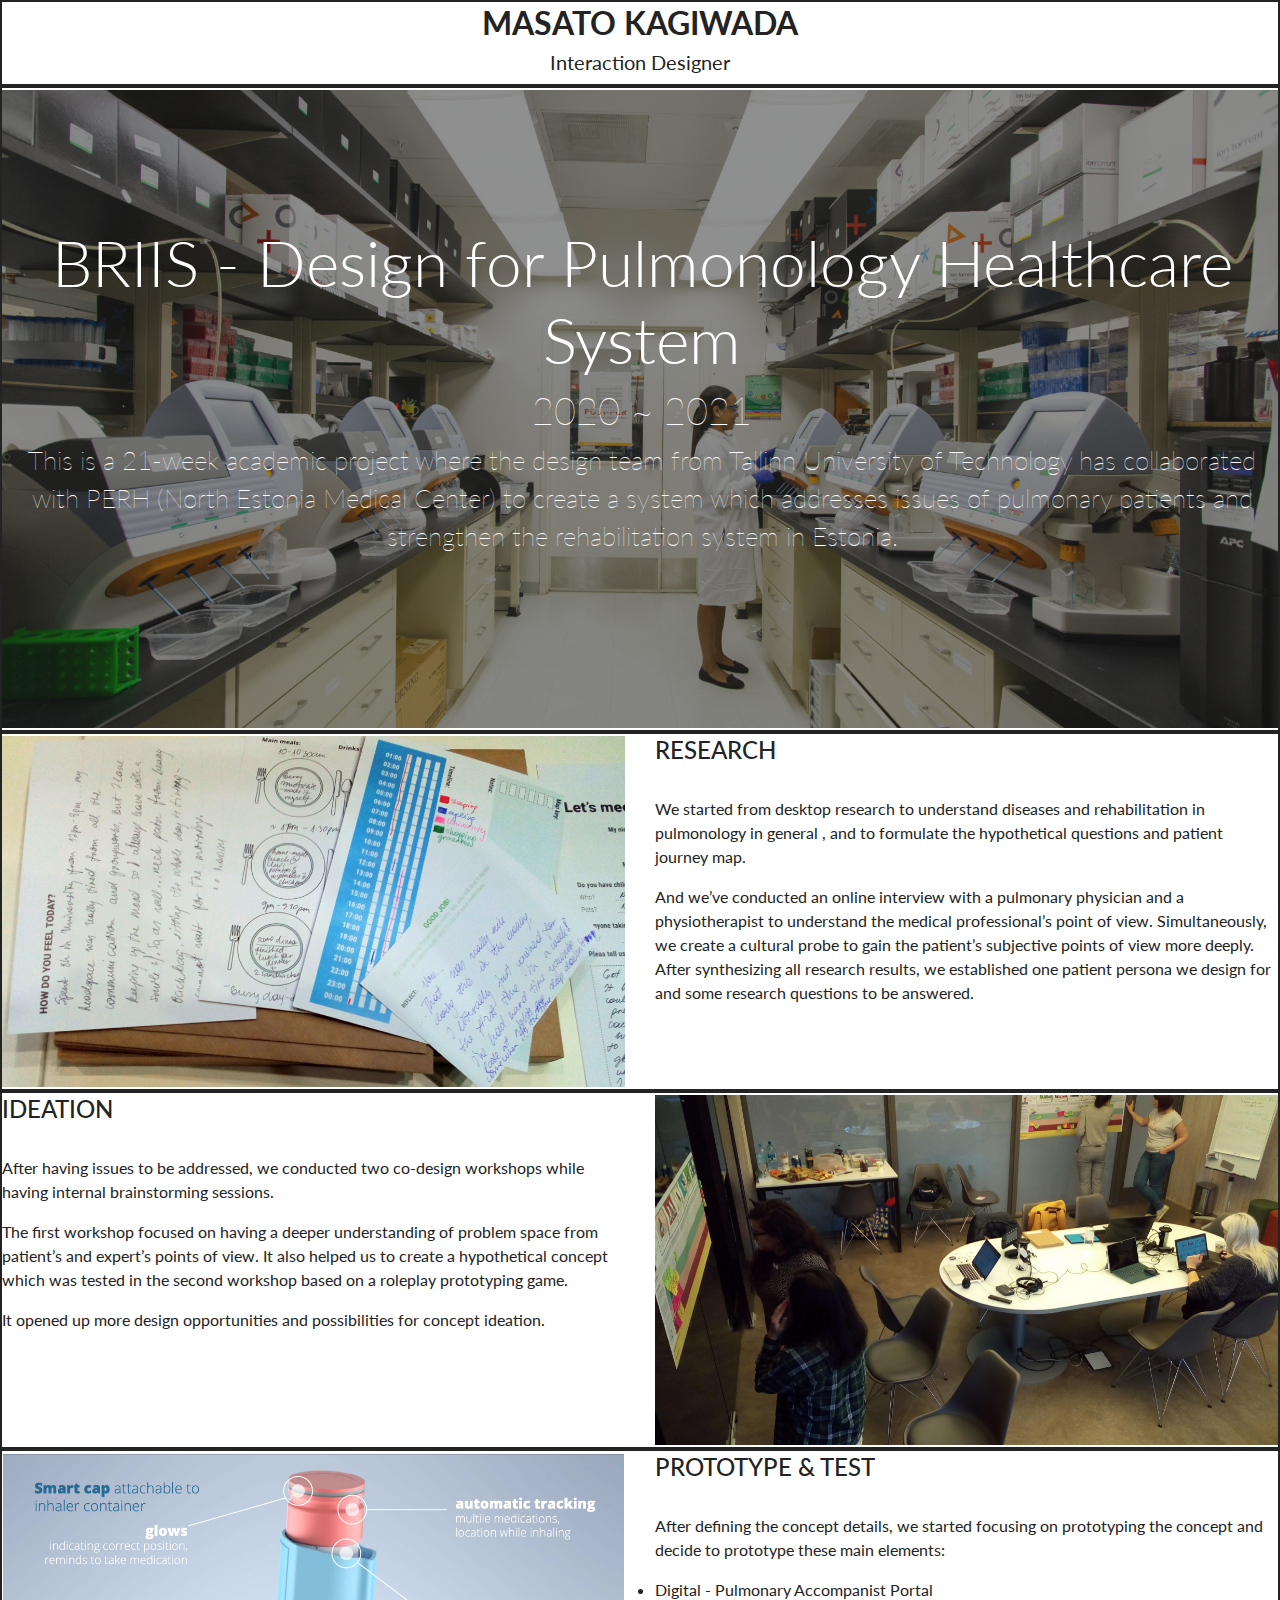
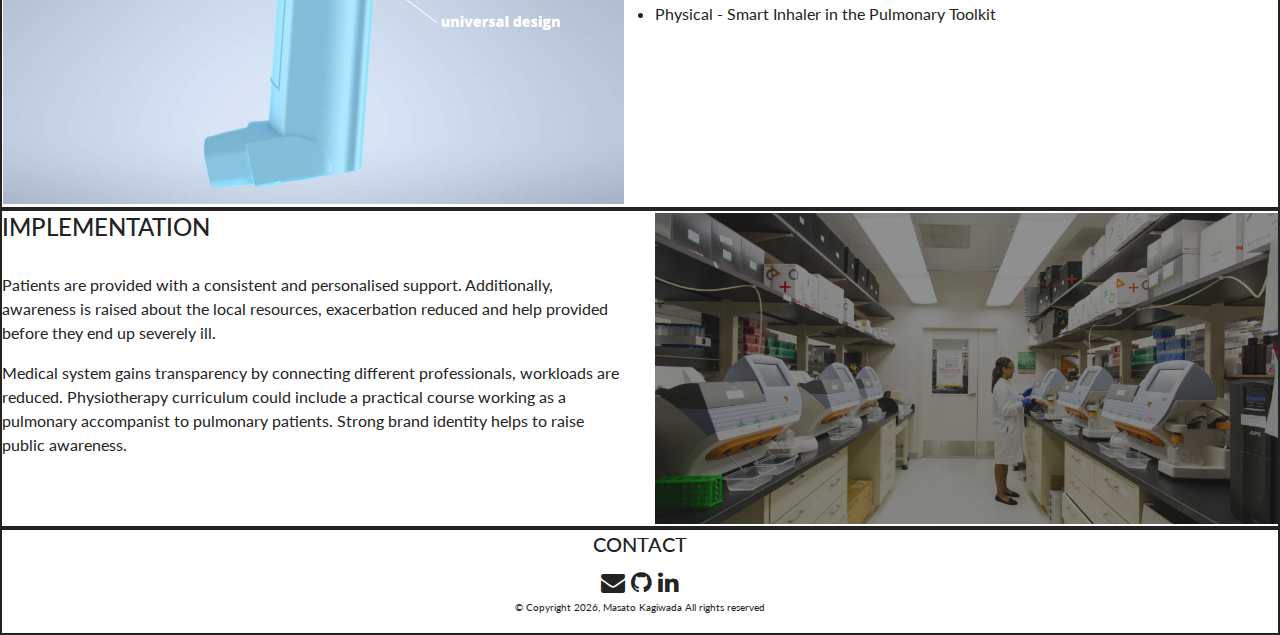
==== briis.html @ 41a498ab "update 210109" ====
<!DOCTYPE html>
<html>
<head>
    <meta charset='utf-8' >
    <meta name="description" content="Masato's portfolio">
    <meta name="viewport" content="width=device-width, initial-scale=1.0">
    <link rel="stylesheet" href="https://stackpath.bootstrapcdn.com/bootstrap/4.3.1/css/bootstrap.min.css" integrity="sha384-ggOyR0iXCbMQv3Xipma34MD+dH/1fQ784/j6cY/iJTQUOhcWr7x9JvoRxT2MZw1T" crossorigin="anonymous">
    <script src="https://code.jquery.com/jquery-3.3.1.slim.min.js" integrity="sha384-q8i/X+965DzO0rT7abK41JStQIAqVgRVzpbzo5smXKp4YfRvH+8abtTE1Pi6jizo" crossorigin="anonymous"></script>
    <script src="https://cdnjs.cloudflare.com/ajax/libs/popper.js/1.14.7/umd/popper.min.js" integrity="sha384-UO2eT0CpHqdSJQ6hJty5KVphtPhzWj9WO1clHTMGa3JDZwrnQq4sF86dIHNDz0W1" crossorigin="anonymous"></script>
    <script src="https://stackpath.bootstrapcdn.com/bootstrap/4.3.1/js/bootstrap.min.js" integrity="sha384-JjSmVgyd0p3pXB1rRibZUAYoIIy6OrQ6VrjIEaFf/nJGzIxFDsf4x0xIM+B07jRM" crossorigin="anonymous"></script>
    <title>Masato Kagiwada - Interaction Designer </title>
    <link rel="stylesheet" href="index.css">
    <link href="https://fonts.googleapis.com/css?family=Lato" rel="stylesheet">
    <link rel="stylesheet" href="https://cdnjs.cloudflare.com/ajax/libs/font-awesome/4.7.0/css/font-awesome.min.css">
    <link rel="icon" href="./assets/img/logo.png" size="64x64">
</head>

<body>
  <!-- Header -->
  <header class="section">
    <a href="index.html" class="header-link">
      <h2 class="header-title">MASATO KAGIWADA</h2>
      <h5 class="header-main">Interaction Designer</h5>
    </a>
  </header>

  <!-- Project Overview -->
  <section class="section">
    <div class="background">
      <img src="./assets/img/briis-client.png" class="img-fluid"/>
    </div>
    <div class="heading-content text-center">
      <h1>BRIIS - Design for Pulmonology Healthcare System</h1>
      <h5>2020 ~ 2021</h5>
      <p>This is a 21-week academic project where the design team from Tallinn University of Technology has collaborated with PERH (North Estonia Medical Center) to create a system which addresses issues of pulmonary patients and strengthen the rehabilitation system in Estonia.</p>
    </div>
  </section> 
  
  <!-- Design Process -->
  <section class="section">

  <!-- Research -->
  <div class="row">
    <div class="col-lg-6 col-md-6 col-12">
      <a><img src="./assets/img/briis-research.png" class="img-fluid"/></a>
    </div>

    <div class="col-lg-6 col-md-6 col-12">
      <h4>RESEARCH</h4>
      <br>
      <p>We started from desktop research to understand diseases and rehabilitation 
        in pulmonology in general , 
        and to formulate the hypothetical questions and patient journey map. </p>
      <p>And we’ve conducted an online interview with a pulmonary physician and 
        a physiotherapist to understand the medical professional’s point of view. 
        Simultaneously, we create a cultural probe to gain the patient’s subjective points of view more deeply. 
        After synthesizing all research results, we established one patient persona 
        we design for and some research questions to be answered.</p>
      </div>
  </div>

  </section>

  <!-- Ideation -->
  <section class="section">
  <div class="row">
    <div class="col-lg-6 col-md-6 col-12">
      <h4>IDEATION</h4>
      <br>
      <p>After having issues to be addressed, 
        we conducted two co-design workshops while having internal brainstorming sessions. </p>
      <p>The first workshop focused on having a deeper understanding of problem space from patient’s and expert’s points of view. 
        It also helped us to create a hypothetical concept 
        which was tested in the second workshop based on a roleplay prototyping game. </p>
      <p>It opened up more design opportunities and possibilities for concept ideation.</p>
      </div>

    <div class="col-lg-6 col-md-6 col-12">
      <a><img src="./assets/img/briis-ideate.png" class="img-fluid"/></a>
    </div>

  </div>
  </section>

  <!-- Prototype & Test -->
  <section class="section">
  <div class="row">
    <section class="col-lg-6 col-md-6 col-12">
      <a><img src="./assets/img/briis-prototype.png" class="img-responsive"/></a>
    </section>

    <section class="col-lg-6 col-md-6 col-12">
      <h4>PROTOTYPE & TEST</h4>
      <br>
      <p>After defining the concept details, we started focusing on prototyping the concept and decide to prototype these main elements:</p>
      <li>Digital - Pulmonary Accompanist Portal</li>
      <li>Physical - Smart Inhaler in the Pulmonary Toolkit</li>
    </section>
  </div>
  </section>

  <!-- Implementation -->
  <section class="section">
  <div class="row">
    <section class="col-lg-6 col-md-6 col-12">
      <h4>IMPLEMENTATION</h4>
      <br>
      <p>Patients are provided with a consistent and personalised support. 
        Additionally, awareness is raised about the local resources, 
        exacerbation reduced and help provided before they end up severely ill.</p>
      <p>Medical system gains transparency by connecting different professionals, 
        workloads are reduced. Physiotherapy curriculum could include a practical course working as a pulmonary accompanist to pulmonary patients. 
        Strong brand identity helps to raise public awareness.</p>
    </section>

    <section class="col-lg-6 col-md-6 col-12">
      <a><img src="./assets/img/briis-client.png" class="img-fluid"/></a>
    </section>
  </div>
  </section>
  

  <!-- Footer -->
  <section class="section" id="footer">
    <div class="text-center">
      <h5>CONTACT</h5>
    </div>
    <div class="footer-connect">
      <a href="mailto:masato.kagiwada1990@gmail.com" class="icon fa fa-envelope"></a>
      <a href="https://github.com/Giwada" class="icon fa fa-github" target="_blank"></a>
      <a href="https://www.linkedin.com/in/masato-kagiwada/" class="icon fa fa-linkedin" target="_blank"></a>
    </div>
    <div class="footer-author">
      <p>
        © Copyright <script>document.write(new Date().getFullYear())</script>, Masato Kagiwada All rights reserved
      </p>
    </div>
  </section>

<!-- Bootstrap core JavaScript
================================================== -->
<!-- Placed at the end of the document so the pages load faster -->
<script src="./js/jquery.min.js"></script>
<script src="./js/popper.min.js"></script>
<script src="./js/bootstrap.min.js"></script>
<script src="./js/main.js"></script>
</body>
</html>
---- index.css ----
body {
    font-family:'Lato', sans-serif;
    margin: 0;
}

h1, h2, h3, h4, h5 {
    display: block;
}

.img-responsive 
{
    display: auto;
    max-width: 100%;
    border: 1px solid #ffffff;
}

/* HEADER 1 */
.header
{
    position: inherit;
}

.header-link
{
    color:#232323;
    text-decoration: none; 
    background-color: none;
}

.header-title
{
    text-align: center;
    font-weight: bold;
}

.header-main
{
    text-align: center;
    font-weight: normal;
}

/* MAIN SECTION */
.section 
{
    background: #ffffff;
    color: #232323;
    padding: 2px 0 2px 0;
    width: 100vw;
    border: 2px solid #232323;
}

.section #header
{
    padding: 1px 10px 0px 10px;
}

.section #footer
{
    padding: 0px 10px 1px 10px;
}

/* HEADER 2 */
.background
{
    width: 100%;
    background-size: cover;
}

.heading-content
{
    position: absolute;
    top: 25%;
    width: 100%;
    max-width: 100%;
}

.heading-content h1
{
    font-size: 5vw;
    font-weight: 300;
    color:#ffffff;
}

.heading-content h5
{
    font-size: 3vw;
    font-weight: 100;
    color:#ffffff;
}

.heading-content p
{
    font-size: 2vw;
    font-weight: lighter;
    color:#ffffff;
}

/* FOOTER */
.footer-connect
{
    text-align: center;
    font-size: 24px;
}

.footer-author
{
    text-align: center;
    font-size: 10px;
}

.icon {
    color: #232323;
    }


/* HOVER EFFECT */
.hovereffect {
    width: auto;
    height: auto;
    float: left;
    overflow: hidden;
    position: relative;
    text-align: center;
    cursor: default;
    background: -webkit-linear-gradient(45deg, #cac9cd 0%, #3e3b39 100%);
    background: linear-gradient(45deg, #cac9cd 0%,#3e3b39 100%);
  }

  .hovereffect .overlay {
    width: 100%;
    height: 100%;
    position: absolute;
    overflow: hidden;
    top: 0;
    left: 0;
    padding: 3em;
    text-align: left;
  }
  
  .hovereffect img {
    display: block;
    position: relative;
    max-width: none;
    width: calc(100% + 60px);
    -webkit-transition: opacity 0.35s, -webkit-transform 0.45s;
    transition: opacity 0.35s, transform 0.45s;
    -webkit-transform: translate3d(-40px,0,0);
    transform: translate3d(-40px,0,0);
  }
  
  .hovereffect h2 {
    text-transform: uppercase;
    color: #f8f8ff;
    position: relative;
    font-size: 17px;
    background-color: transparent;
    padding: 15% 0 10px 0;
    text-align: left;
  }
  
  .hovereffect .overlay:before {
    position: absolute;
    top: 20px;
    right: 20px;
    bottom: 20px;
    left: 20px;
    border: 1px solid #f8f8ff;
    content: '';
    opacity: 0;
    filter: alpha(opacity=0);
    -webkit-transition: opacity 0.35s, -webkit-transform 0.45s;
    transition: opacity 0.35s, transform 0.45s;
    -webkit-transform: translate3d(-20px,0,0);
    transform: translate3d(-20px,0,0);
  }
  
  .hovereffect a, .hovereffect p {
    color: #FFF;
    opacity: 0;
    filter: alpha(opacity=0);
    -webkit-transition: opacity 0.35s, -webkit-transform 0.45s;
    transition: opacity 0.35s, transform 0.45s;
    -webkit-transform: translate3d(-10px,0,0);
    transform: translate3d(-10px,0,0);
  }
  
  .hovereffect:hover img {
    opacity: 0.6;
    filter: alpha(opacity=60);
    -webkit-transform: translate3d(0,0,0);
    transform: translate3d(0,0,0);
  }
  
  .hovereffect:hover .overlay:before,
  .hovereffect:hover a, .hovereffect:hover p {
    opacity: 1;
    filter: alpha(opacity=100);
    -webkit-transform: translate3d(0,0,0);
    transform: translate3d(0,0,0);
  }


  .video-container {
    overflow: hidden;
    position: relative;
    width:100%;
}

.video-container::after {
    padding-top: 56.25%;
    display: block;
    content: '';
}

.video-container iframe {
    position: absolute;
    top: 0;
    left: 0;
    width: 100%;
    height: 100%;
}
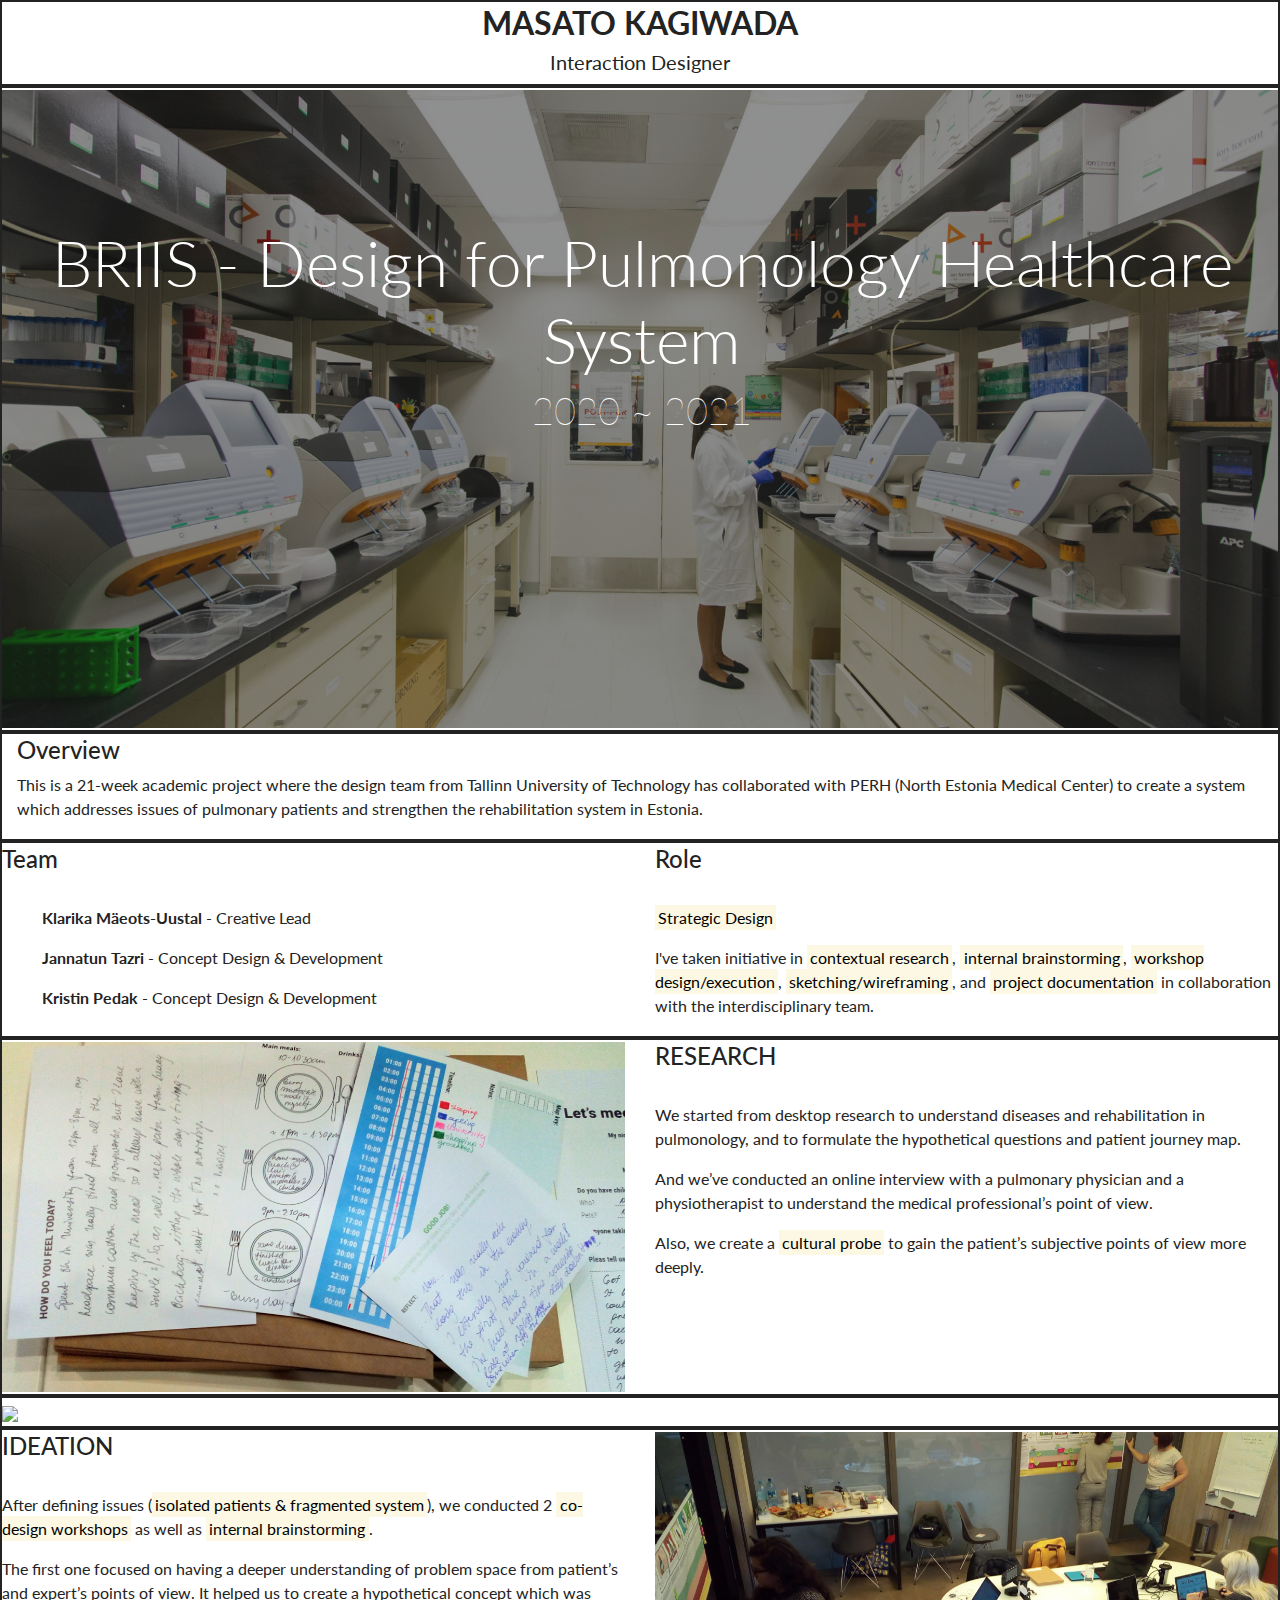
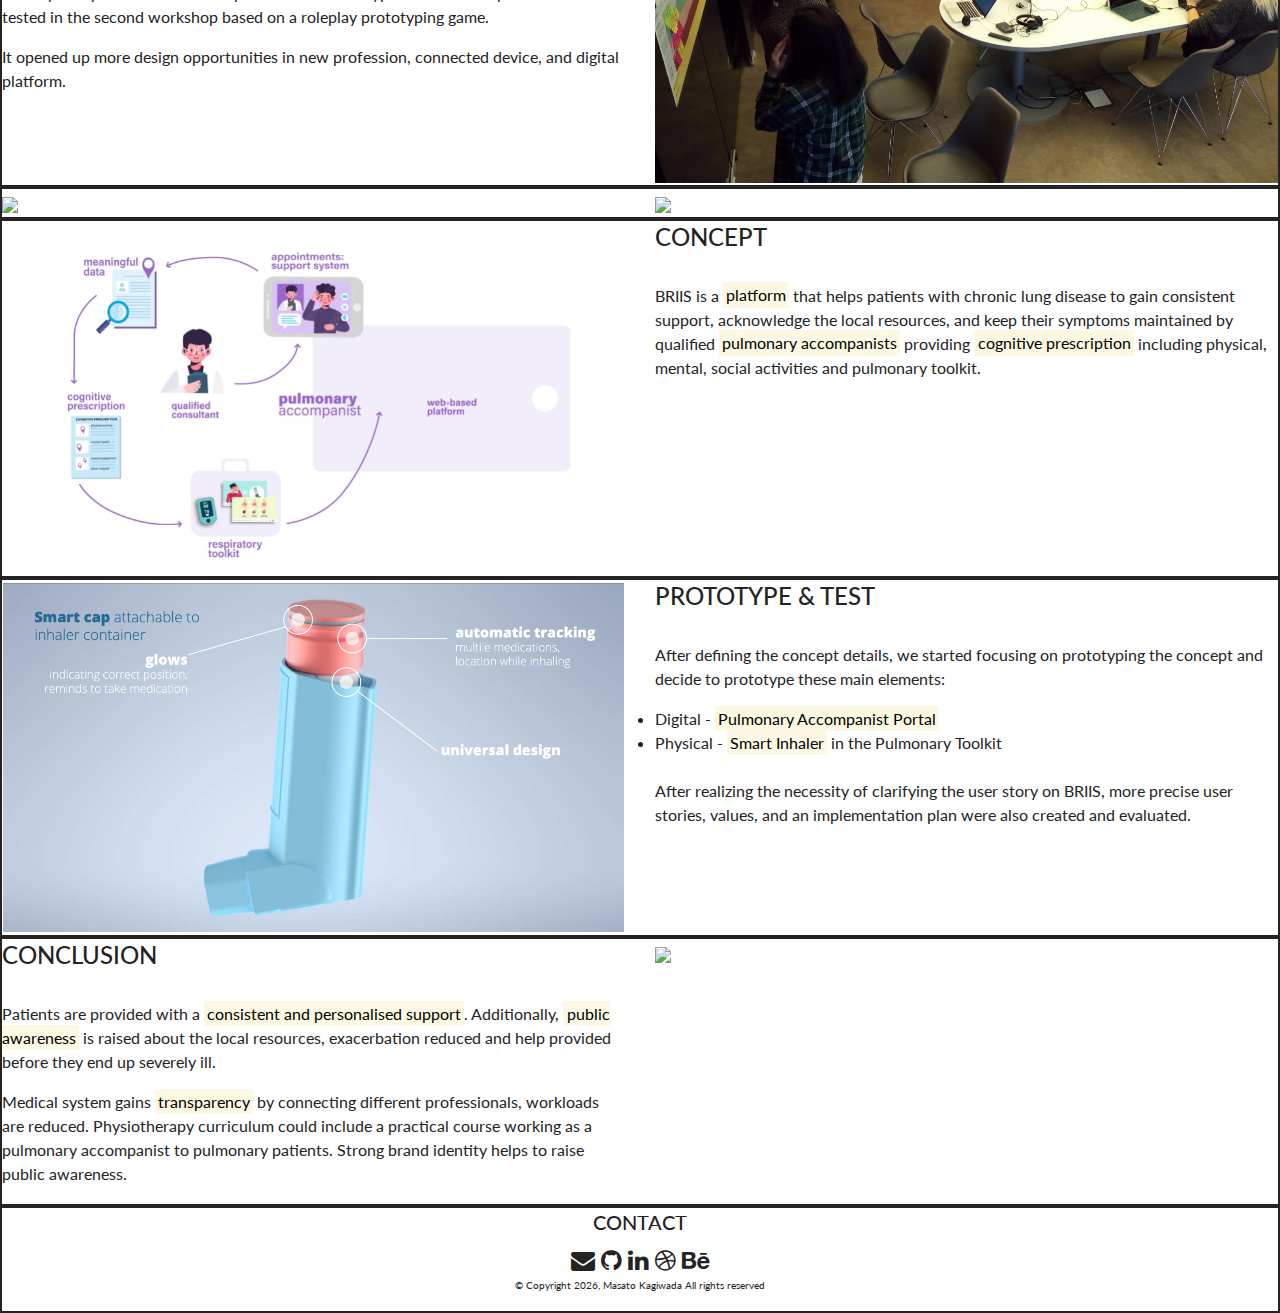
==== commit 6e8cea50: "Add files via upload" ====
--- a/briis.html
+++ b/briis.html
@@ -8,7 +8,16 @@
     <script src="https://code.jquery.com/jquery-3.3.1.slim.min.js" integrity="sha384-q8i/X+965DzO0rT7abK41JStQIAqVgRVzpbzo5smXKp4YfRvH+8abtTE1Pi6jizo" crossorigin="anonymous"></script>
     <script src="https://cdnjs.cloudflare.com/ajax/libs/popper.js/1.14.7/umd/popper.min.js" integrity="sha384-UO2eT0CpHqdSJQ6hJty5KVphtPhzWj9WO1clHTMGa3JDZwrnQq4sF86dIHNDz0W1" crossorigin="anonymous"></script>
     <script src="https://stackpath.bootstrapcdn.com/bootstrap/4.3.1/js/bootstrap.min.js" integrity="sha384-JjSmVgyd0p3pXB1rRibZUAYoIIy6OrQ6VrjIEaFf/nJGzIxFDsf4x0xIM+B07jRM" crossorigin="anonymous"></script>
-    <title>Masato Kagiwada - Interaction Designer </title>
+    <title>Masato Kagiwada : Interaction Designer - Portfolio </title>
+    <!-- Global site tag (gtag.js) - Google Analytics -->
+    <script async src="https://www.googletagmanager.com/gtag/js?id=UA-108137672-1"></script>
+    <script>
+      window.dataLayer = window.dataLayer || [];
+      function gtag(){dataLayer.push(arguments);}
+      gtag('js', new Date());
+
+      gtag('config', 'UA-108137672-1');
+    </script>
     <link rel="stylesheet" href="index.css">
     <link href="https://fonts.googleapis.com/css?family=Lato" rel="stylesheet">
     <link rel="stylesheet" href="https://cdnjs.cloudflare.com/ajax/libs/font-awesome/4.7.0/css/font-awesome.min.css">
@@ -24,7 +33,7 @@
     </a>
   </header>
 
-  <!-- Project Overview -->
+  <!-- Title -->
   <section class="section">
     <div class="background">
       <img src="./assets/img/briis-client.png" class="img-fluid"/>
@@ -32,14 +41,42 @@
     <div class="heading-content text-center">
       <h1>BRIIS - Design for Pulmonology Healthcare System</h1>
       <h5>2020 ~ 2021</h5>
-      <p>This is a 21-week academic project where the design team from Tallinn University of Technology has collaborated with PERH (North Estonia Medical Center) to create a system which addresses issues of pulmonary patients and strengthen the rehabilitation system in Estonia.</p>
     </div>
   </section> 
   
-  <!-- Design Process -->
-  <section class="section">
-
-  <!-- Research -->
+  <!-- Overview -->
+  <section class="section">
+    <div class="col-12">
+    <h4>Overview</h4>
+    <p>This is a 21-week academic project where the design team from Tallinn University of Technology 
+      has collaborated with PERH (North Estonia Medical Center) 
+      to create a system which addresses issues of pulmonary patients and strengthen the rehabilitation system in Estonia.</p>
+    </div>
+    </section>
+  
+  <!-- Team -->
+  <section class="section">
+  <div class="row">
+    <div class="col-lg-6 col-md-6 col-12">
+      <h4>Team</h4>
+      <br>
+        <ol><b>Klarika Mäeots-Uustal</b> - Creative Lead</ol>
+        <ol><b>Jannatun Tazri</b> - Concept Design & Development</ol>
+        <ol><b>Kristin Pedak</b> - Concept Design & Development</ol>
+    </div>
+
+    <div class="col-lg-6 col-md-6 col-12">
+      <h4>Role</h4>
+      <br>
+      <p><mark>Strategic Design</mark></p>
+      <p>I've taken initiative in <mark>contextual research</mark>, <mark>internal brainstorming</mark>, <mark>workshop design/execution</mark>, <mark>sketching/wireframing</mark>, and <mark>project documentation</mark> in 
+        collaboration with the interdisciplinary team.</p>
+      </div>
+  </div>
+  </section>
+
+  <!-- Design Process nr.1 -->
+  <section class="section">
   <div class="row">
     <div class="col-lg-6 col-md-6 col-12">
       <a><img src="./assets/img/briis-research.png" class="img-fluid"/></a>
@@ -48,31 +85,42 @@
     <div class="col-lg-6 col-md-6 col-12">
       <h4>RESEARCH</h4>
       <br>
-      <p>We started from desktop research to understand diseases and rehabilitation 
-        in pulmonology in general , 
-        and to formulate the hypothetical questions and patient journey map. </p>
-      <p>And we’ve conducted an online interview with a pulmonary physician and 
+      <p>
+        We started from desktop research to understand diseases and rehabilitation in pulmonology, 
+        and to formulate the hypothetical questions and patient journey map. 
+      </p>
+      <p>
+        And we’ve conducted an online interview with a pulmonary physician and 
         a physiotherapist to understand the medical professional’s point of view. 
-        Simultaneously, we create a cultural probe to gain the patient’s subjective points of view more deeply. 
-        After synthesizing all research results, we established one patient persona 
-        we design for and some research questions to be answered.</p>
-      </div>
-  </div>
-
-  </section>
-
-  <!-- Ideation -->
+      </p>
+      <p>
+        Also, we create a <mark>cultural probe</mark> to gain the patient’s subjective points of view more deeply. 
+      </p>
+      </div>
+  </div>
+
+  </section>
+
+  <section class="section">
+    <div class="row">
+      <div class="col-12">
+        <a><img src="./assets/img/briis-research2.png" class="img-fluid"/></a>
+      </div>
+    </div>
+  
+    </section>
+
+  <!-- Design Process nr.2 -->
   <section class="section">
   <div class="row">
     <div class="col-lg-6 col-md-6 col-12">
       <h4>IDEATION</h4>
       <br>
-      <p>After having issues to be addressed, 
-        we conducted two co-design workshops while having internal brainstorming sessions. </p>
-      <p>The first workshop focused on having a deeper understanding of problem space from patient’s and expert’s points of view. 
-        It also helped us to create a hypothetical concept 
-        which was tested in the second workshop based on a roleplay prototyping game. </p>
-      <p>It opened up more design opportunities and possibilities for concept ideation.</p>
+      <p>After defining issues (<mark>isolated patients & fragmented system</mark>), 
+        we conducted 2 <mark>co-design workshops</mark> as well as <mark>internal brainstorming</mark>. </p>
+      <p>The first one focused on having a deeper understanding of problem space from patient’s and expert’s points of view. 
+        It helped us to create a hypothetical concept which was tested in the second workshop based on a roleplay prototyping game. </p>
+      <p>It opened up more design opportunities in new profession, connected device, and digital platform.</p>
       </div>
 
     <div class="col-lg-6 col-md-6 col-12">
@@ -82,7 +130,37 @@
   </div>
   </section>
 
-  <!-- Prototype & Test -->
+  <section class="section">
+    <div class="row">
+      <div class="col-lg-6 col-md-6 col-12">
+        <a><img src="./assets/img/briis-ideate2.png" class="img-fluid"/></a>
+      </div>
+  
+      <div class="col-lg-6 col-md-6 col-12">
+        <a><img src="./assets/img/briis-ideate3.png" class="img-fluid"/></a>
+      </div>
+  
+    </div>
+    </section>
+  
+  <!-- Design Process nr.3 -->
+  <section class="section">
+    <div class="row">
+      <section class="col-lg-6 col-md-6 col-12">
+        <a><img src="./assets/img/briis-thumb.png" class="img-responsive"/></a>
+      </section>
+  
+      <section class="col-lg-6 col-md-6 col-12">
+        <h4>CONCEPT</h4>
+        <br>
+        <p>BRIIS is a <mark>platform</mark> that helps patients with chronic lung disease to gain consistent support, 
+          acknowledge the local resources, and keep their symptoms maintained by qualified <mark>pulmonary accompanists</mark> 
+          providing <mark>cognitive prescription</mark> including physical, mental, social activities and pulmonary toolkit.</p>
+      </section>
+    </div>
+    </section>
+
+  <!-- Design Process nr.4 -->
   <section class="section">
   <div class="row">
     <section class="col-lg-6 col-md-6 col-12">
@@ -93,28 +171,33 @@
       <h4>PROTOTYPE & TEST</h4>
       <br>
       <p>After defining the concept details, we started focusing on prototyping the concept and decide to prototype these main elements:</p>
-      <li>Digital - Pulmonary Accompanist Portal</li>
-      <li>Physical - Smart Inhaler in the Pulmonary Toolkit</li>
-    </section>
-  </div>
-  </section>
-
-  <!-- Implementation -->
-  <section class="section">
-  <div class="row">
-    <section class="col-lg-6 col-md-6 col-12">
-      <h4>IMPLEMENTATION</h4>
-      <br>
-      <p>Patients are provided with a consistent and personalised support. 
-        Additionally, awareness is raised about the local resources, 
+      <li>Digital - <mark>Pulmonary Accompanist Portal</mark></li>
+      <li>Physical - <mark>Smart Inhaler</mark> in the Pulmonary Toolkit</li>
+      <br>
+      <p>After realizing the necessity of
+        clarifying the user story on BRIIS, more precise
+        user stories, values, and an implementation
+        plan were also created and evaluated.</p>
+    </section>
+  </div>
+  </section>
+
+  <!-- Design Process nr.5 -->
+  <section class="section">
+  <div class="row">
+    <section class="col-lg-6 col-md-6 col-12">
+      <h4>CONCLUSION</h4>
+      <br>
+      <p>Patients are provided with a <mark>consistent and personalised support</mark>. 
+        Additionally, <mark>public awareness</mark> is raised about the local resources, 
         exacerbation reduced and help provided before they end up severely ill.</p>
-      <p>Medical system gains transparency by connecting different professionals, 
+      <p>Medical system gains <mark>transparency</mark> by connecting different professionals, 
         workloads are reduced. Physiotherapy curriculum could include a practical course working as a pulmonary accompanist to pulmonary patients. 
         Strong brand identity helps to raise public awareness.</p>
     </section>
 
     <section class="col-lg-6 col-md-6 col-12">
-      <a><img src="./assets/img/briis-client.png" class="img-fluid"/></a>
+      <a><img src="./assets/img/briis-conclusion.png" class="img-fluid"/></a>
     </section>
   </div>
   </section>
@@ -129,6 +212,8 @@
       <a href="mailto:masato.kagiwada1990@gmail.com" class="icon fa fa-envelope"></a>
       <a href="https://github.com/Giwada" class="icon fa fa-github" target="_blank"></a>
       <a href="https://www.linkedin.com/in/masato-kagiwada/" class="icon fa fa-linkedin" target="_blank"></a>
+      <a href="https://dribbble.com/giwada" class="icon fa fa-dribbble" target="_blank"></a>
+      <a href="https://www.behance.net/masato-kagiwada" class="icon fa fa-behance" target="_blank"></a>
     </div>
     <div class="footer-author">
       <p>
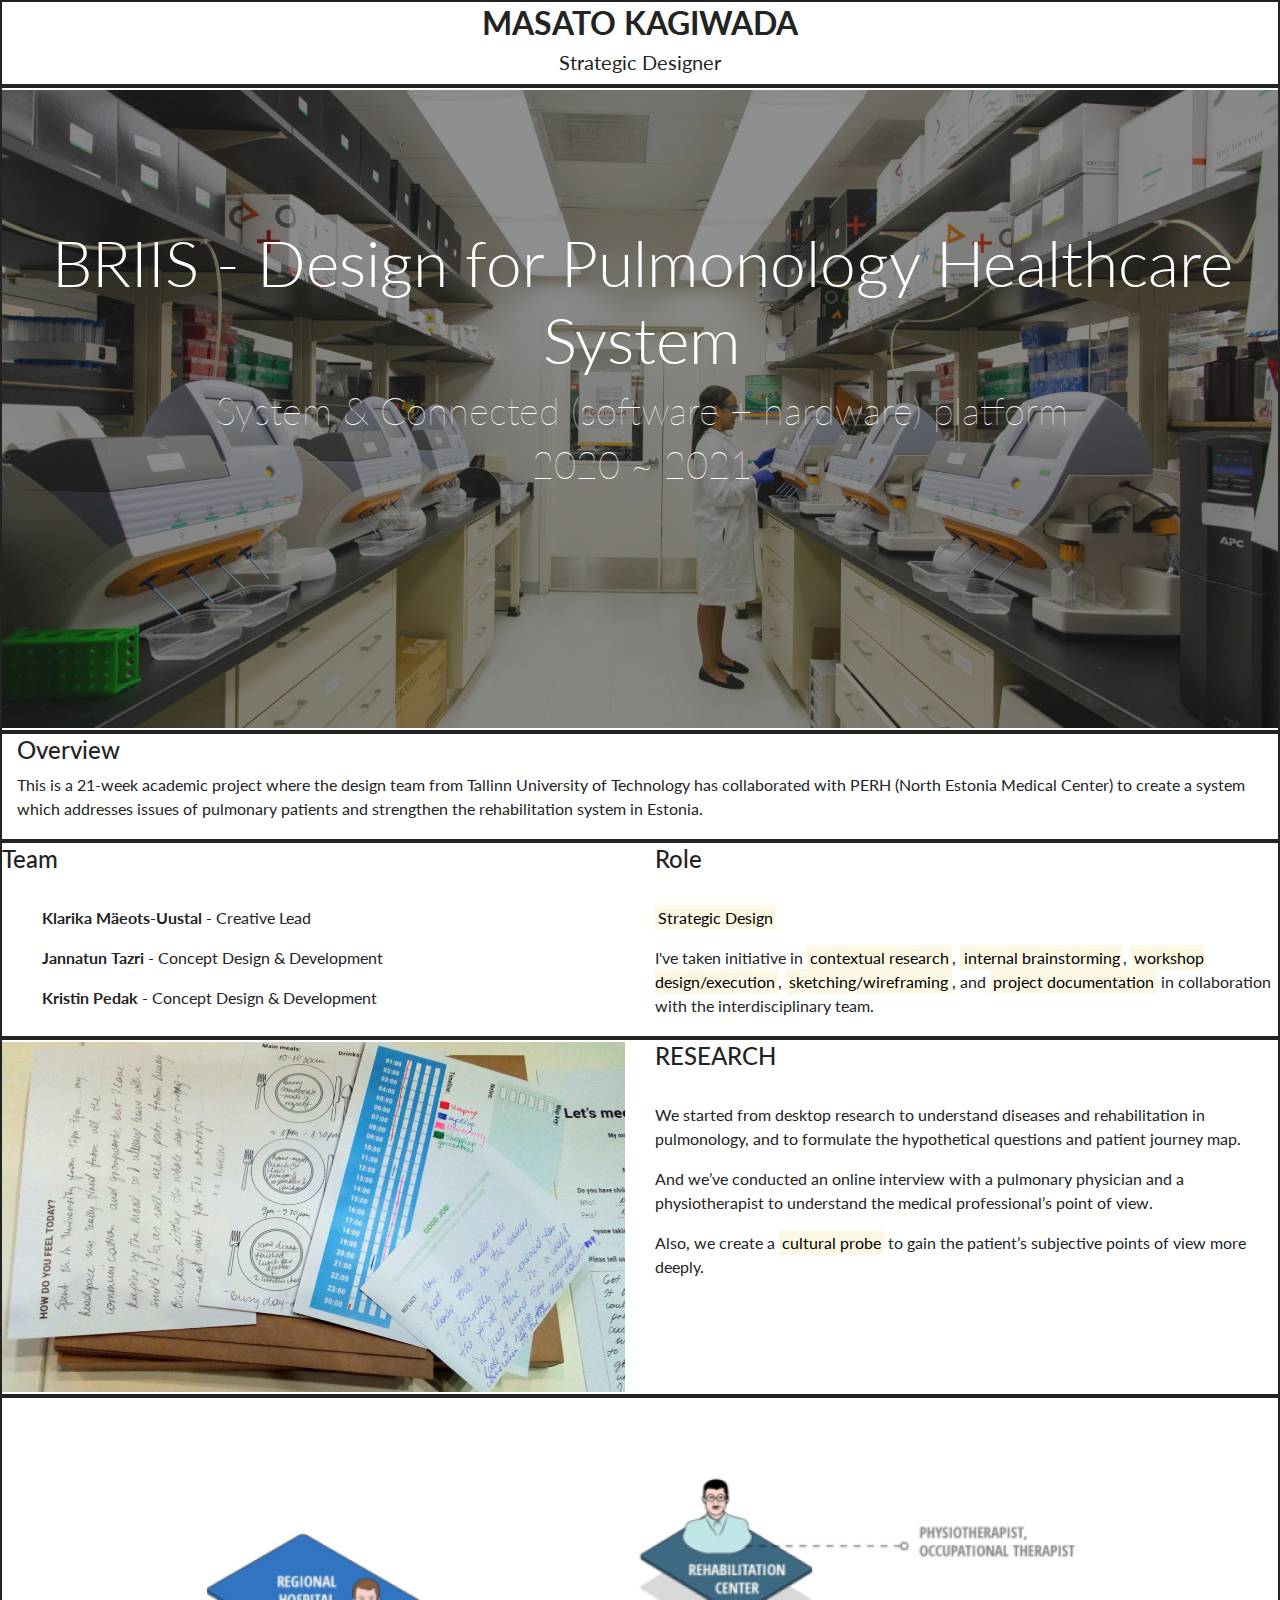
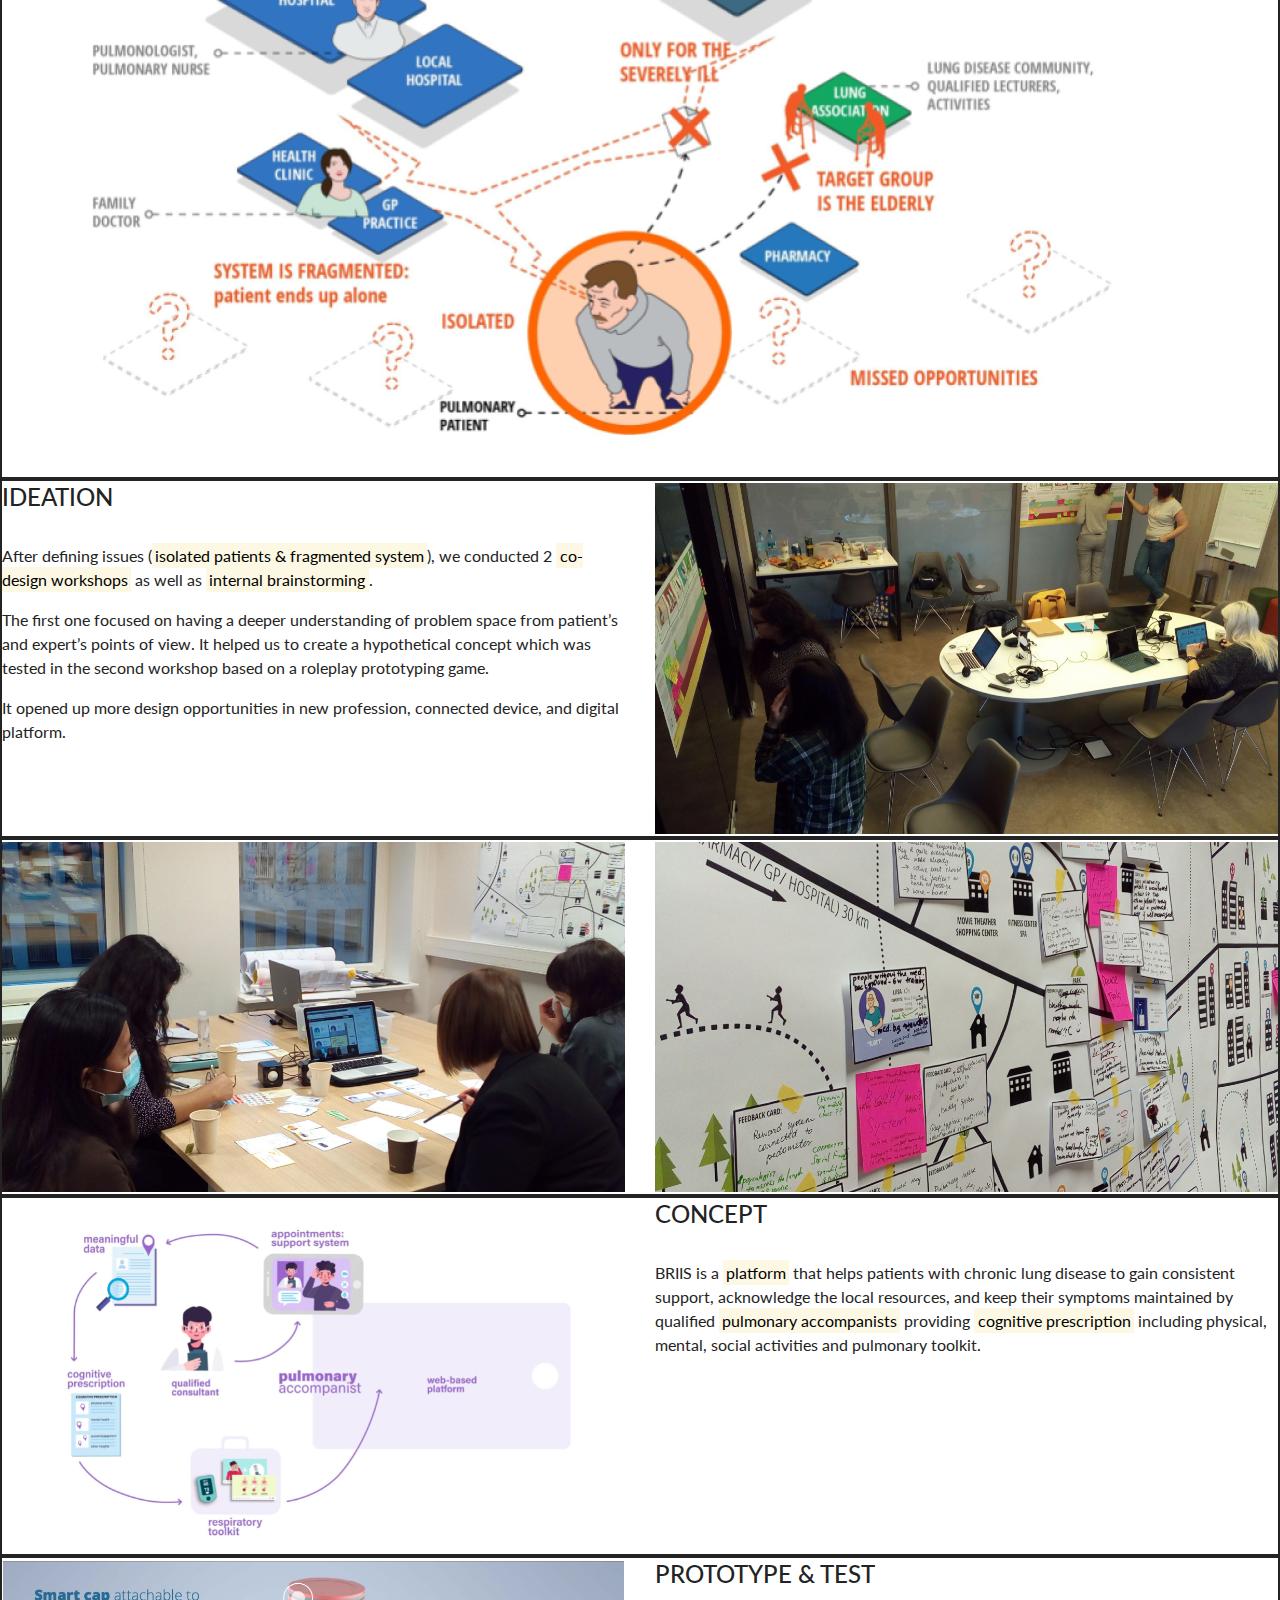
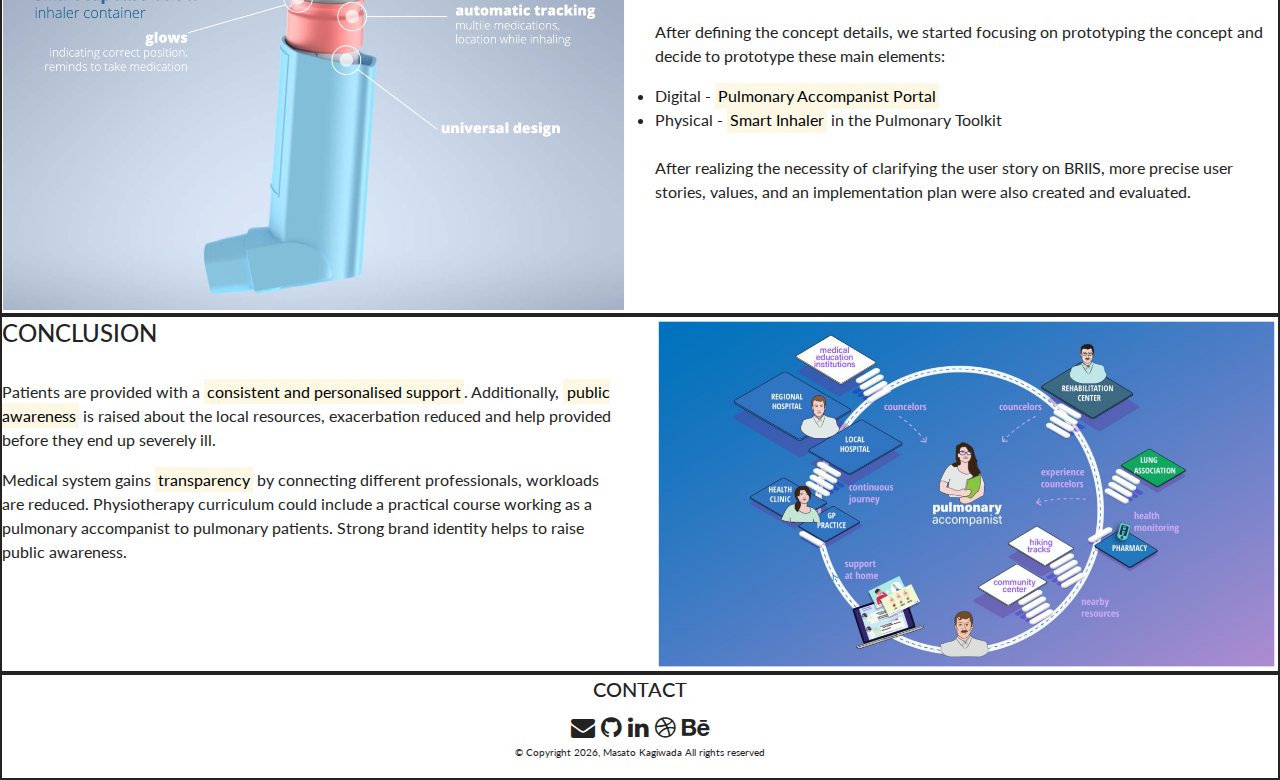
==== commit 01fd3095: "Add files via upload" ====
--- a/briis.html
+++ b/briis.html
@@ -8,7 +8,7 @@
     <script src="https://code.jquery.com/jquery-3.3.1.slim.min.js" integrity="sha384-q8i/X+965DzO0rT7abK41JStQIAqVgRVzpbzo5smXKp4YfRvH+8abtTE1Pi6jizo" crossorigin="anonymous"></script>
     <script src="https://cdnjs.cloudflare.com/ajax/libs/popper.js/1.14.7/umd/popper.min.js" integrity="sha384-UO2eT0CpHqdSJQ6hJty5KVphtPhzWj9WO1clHTMGa3JDZwrnQq4sF86dIHNDz0W1" crossorigin="anonymous"></script>
     <script src="https://stackpath.bootstrapcdn.com/bootstrap/4.3.1/js/bootstrap.min.js" integrity="sha384-JjSmVgyd0p3pXB1rRibZUAYoIIy6OrQ6VrjIEaFf/nJGzIxFDsf4x0xIM+B07jRM" crossorigin="anonymous"></script>
-    <title>Masato Kagiwada : Interaction Designer - Portfolio </title>
+    <title>Masato Kagiwada - Portfolio</title>
     <!-- Global site tag (gtag.js) - Google Analytics -->
     <script async src="https://www.googletagmanager.com/gtag/js?id=UA-108137672-1"></script>
     <script>
@@ -29,7 +29,7 @@
   <header class="section">
     <a href="index.html" class="header-link">
       <h2 class="header-title">MASATO KAGIWADA</h2>
-      <h5 class="header-main">Interaction Designer</h5>
+      <h5 class="header-main">Strategic Designer</h5>
     </a>
   </header>
 
@@ -40,6 +40,7 @@
     </div>
     <div class="heading-content text-center">
       <h1>BRIIS - Design for Pulmonology Healthcare System</h1>
+      <h5>System & Connected (software + hardware) platform</h5>
       <h5>2020 ~ 2021</h5>
     </div>
   </section> 
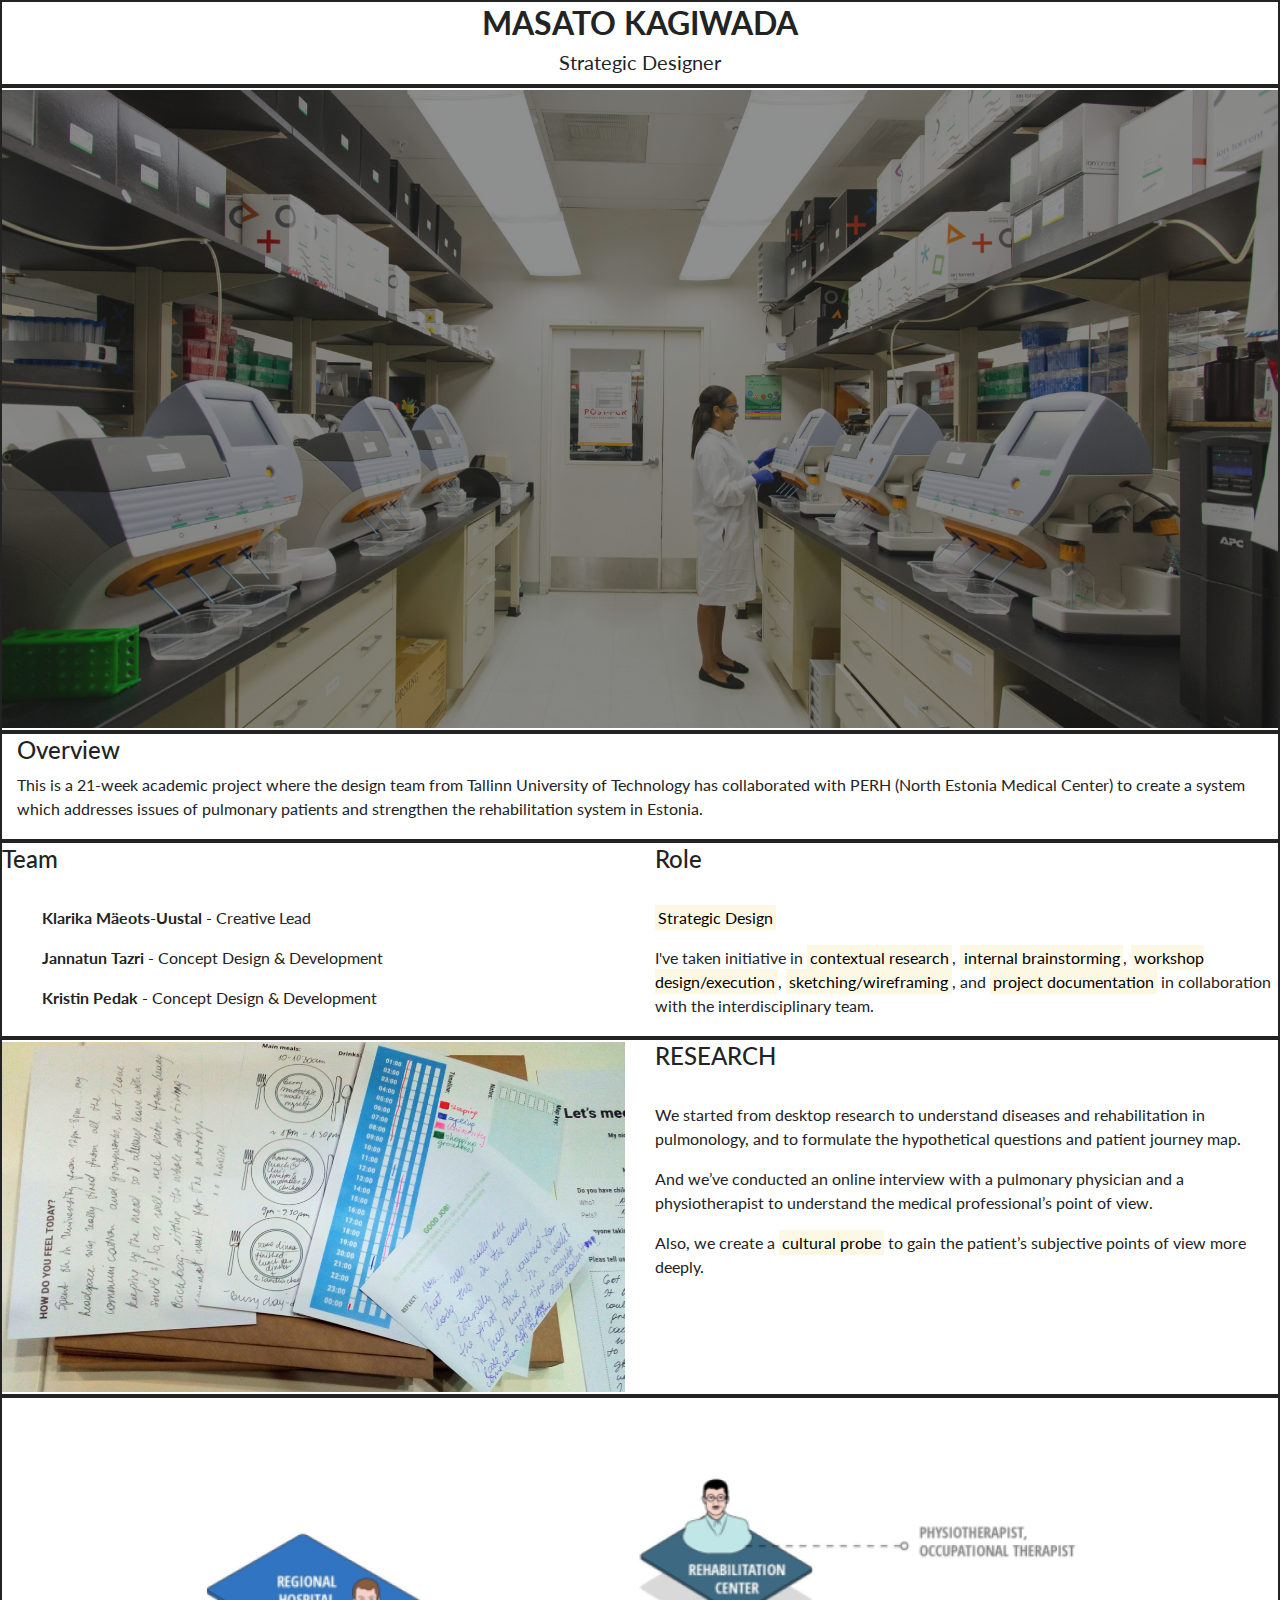
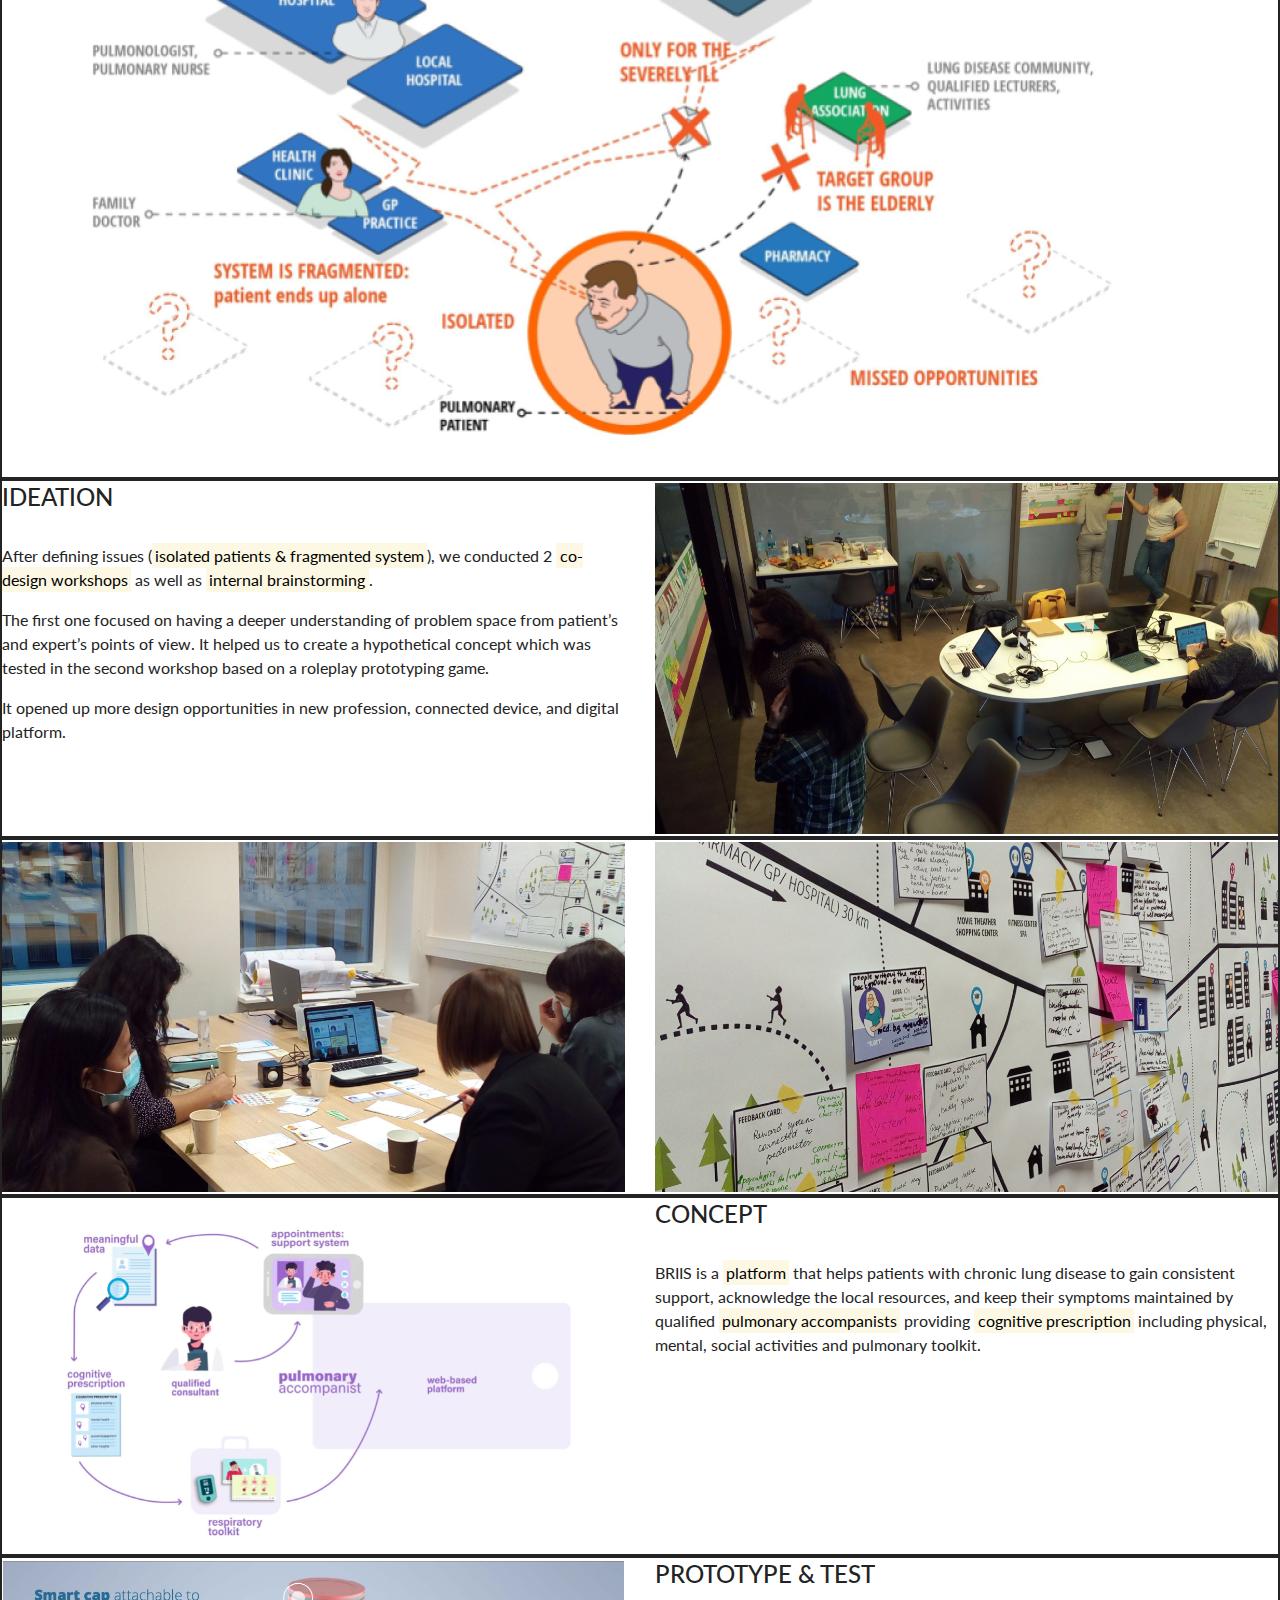
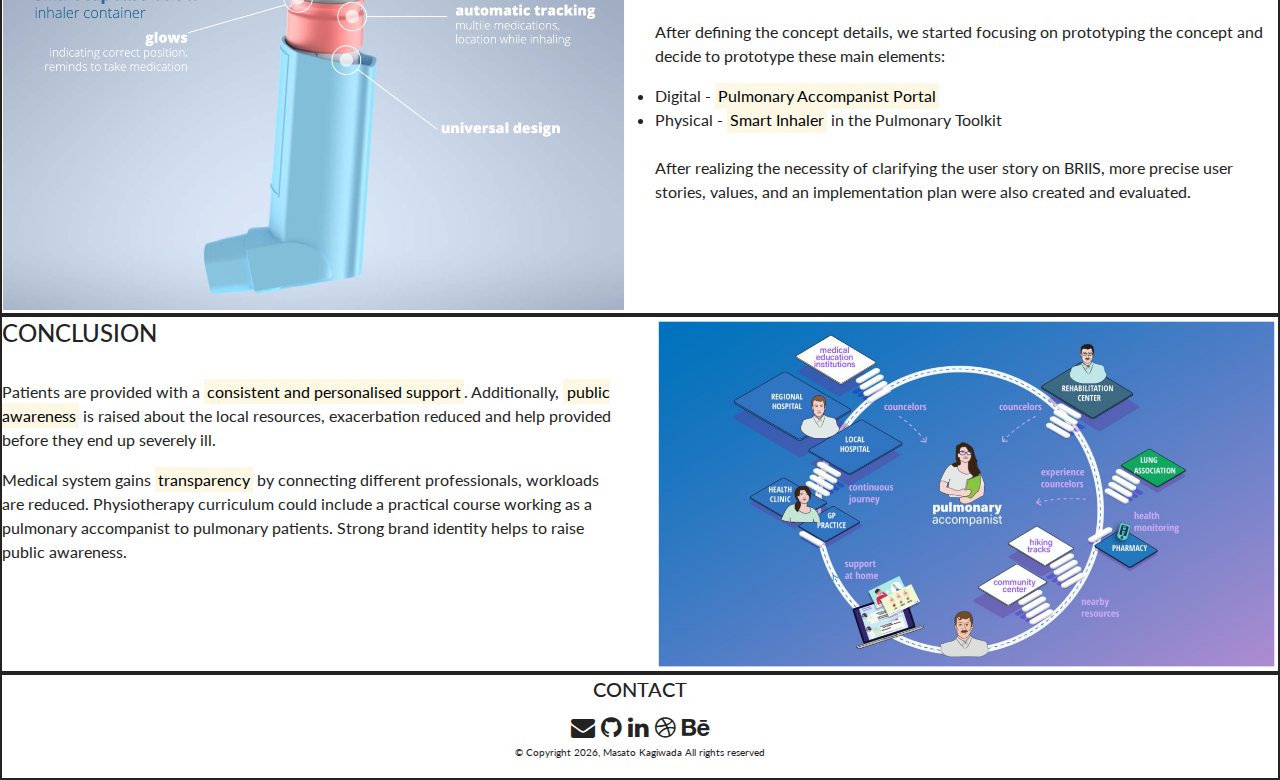
==== commit 6f2c1646: "Add files via upload" ====
--- a/briis.html
+++ b/briis.html
@@ -38,11 +38,6 @@
     <div class="background">
       <img src="./assets/img/briis-client.png" class="img-fluid"/>
     </div>
-    <div class="heading-content text-center">
-      <h1>BRIIS - Design for Pulmonology Healthcare System</h1>
-      <h5>System & Connected (software + hardware) platform</h5>
-      <h5>2020 ~ 2021</h5>
-    </div>
   </section> 
   
   <!-- Overview -->
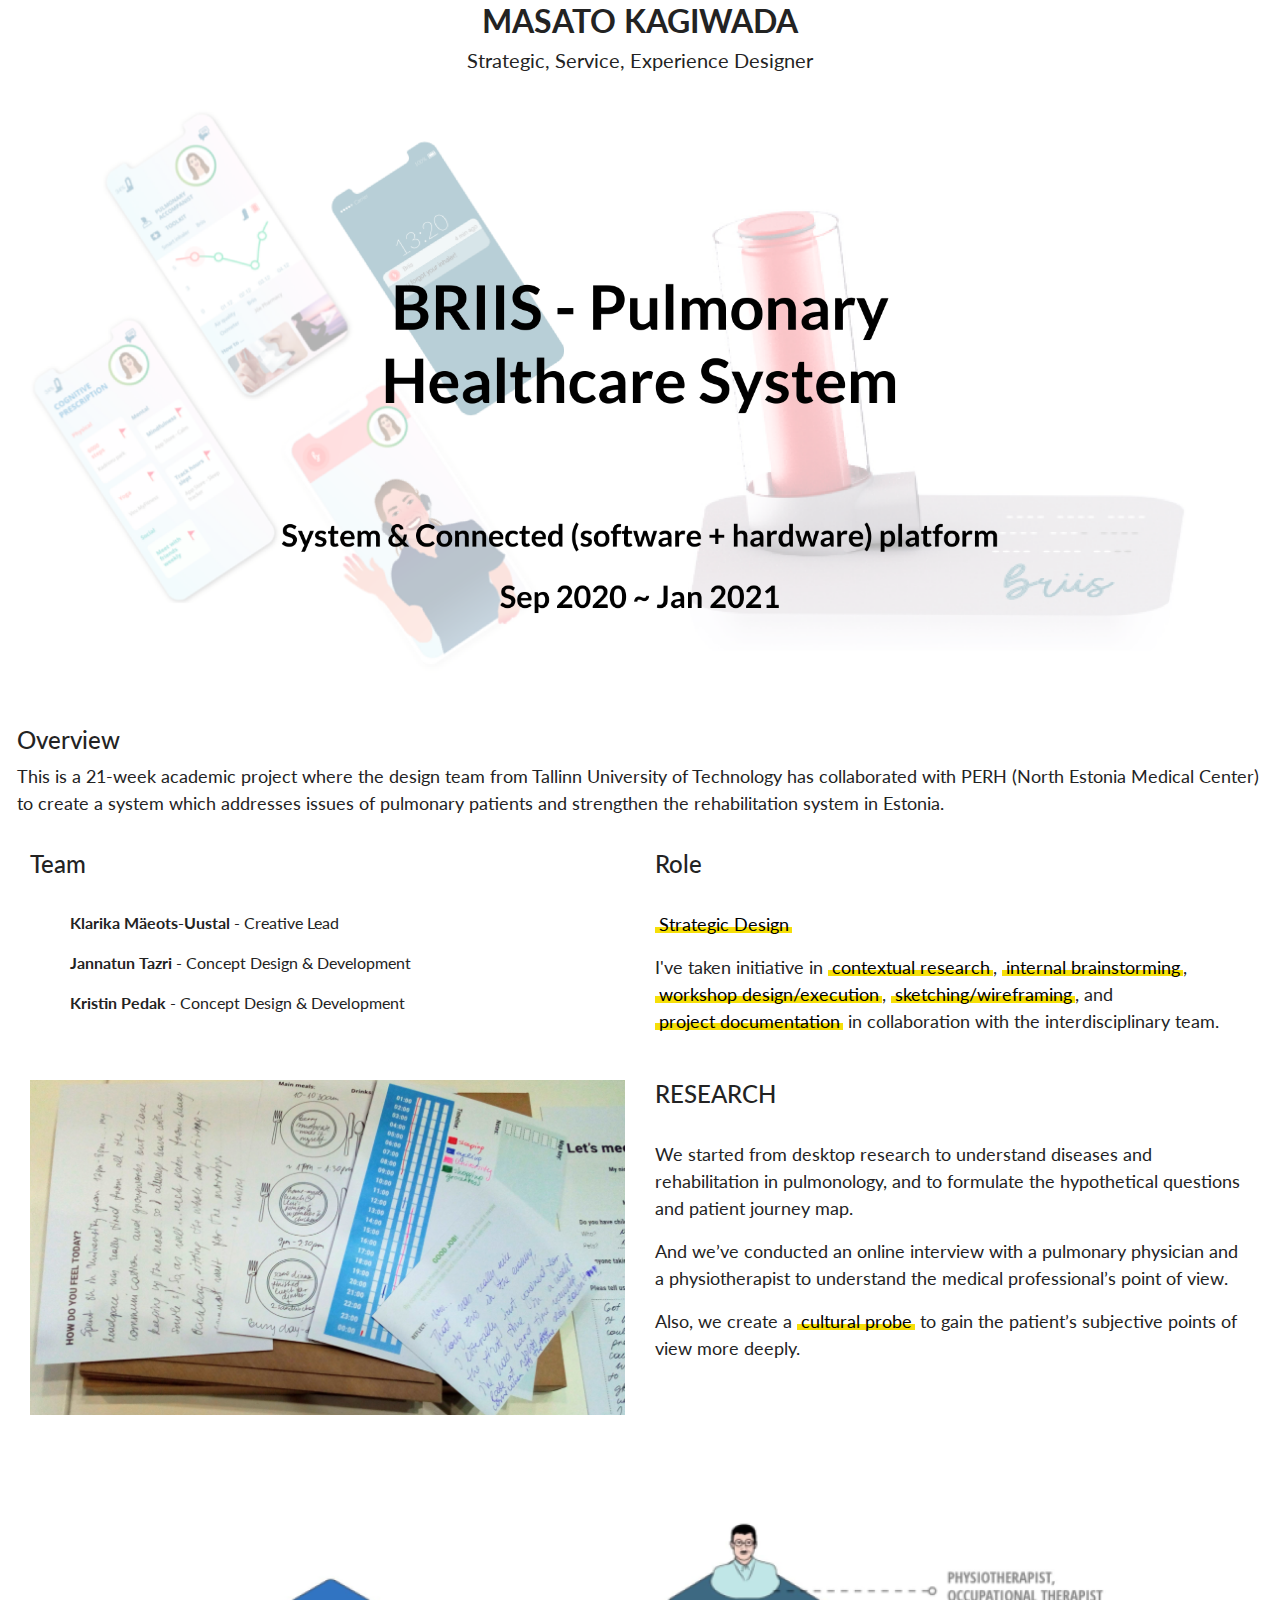
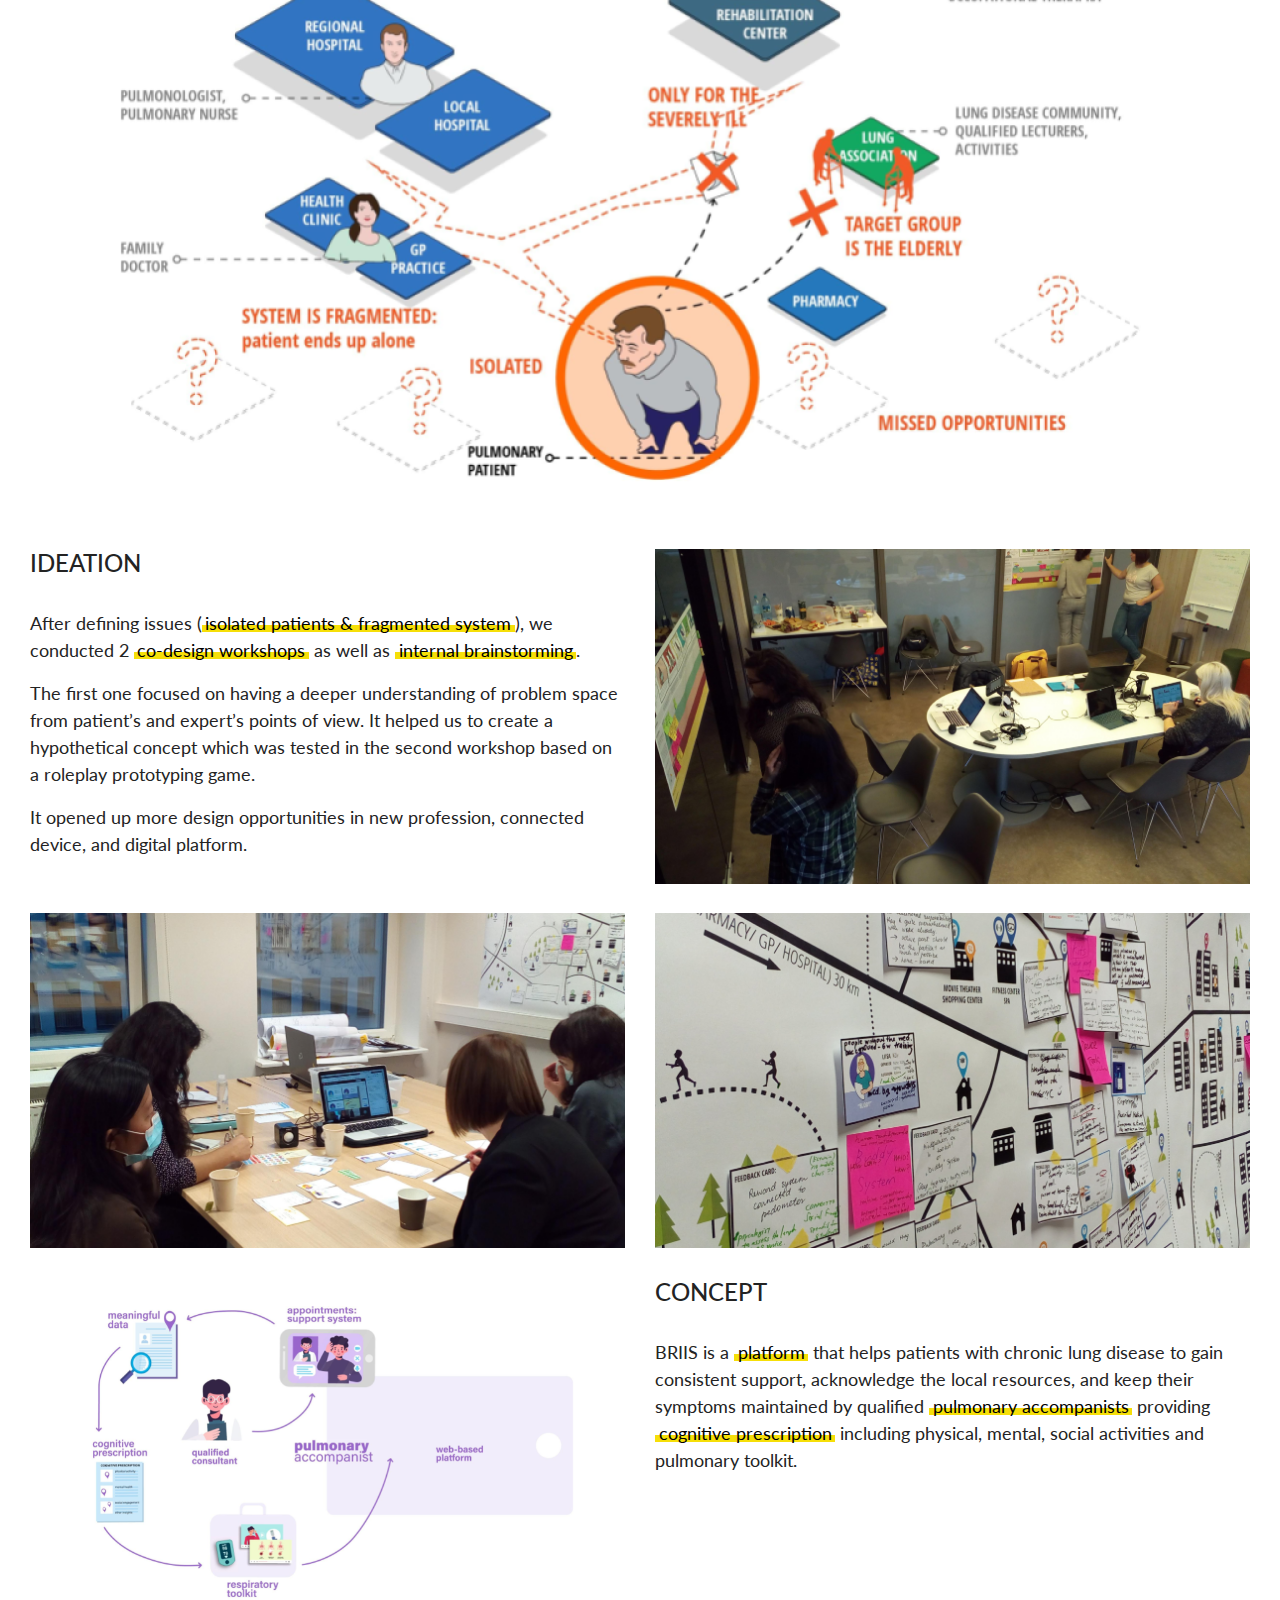
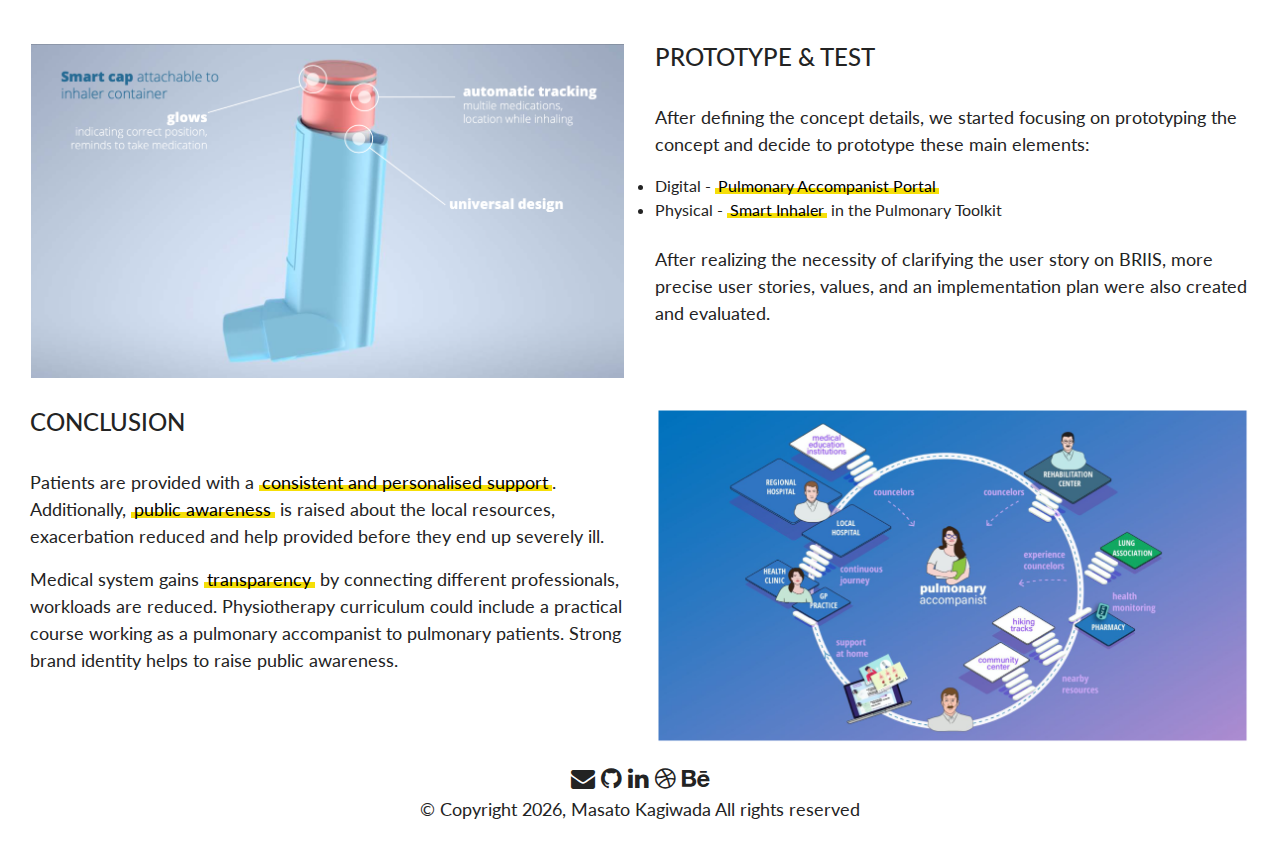
==== commit 830a914f: "Add files via upload" ====
--- a/briis.html
+++ b/briis.html
@@ -29,7 +29,7 @@
   <header class="section">
     <a href="index.html" class="header-link">
       <h2 class="header-title">MASATO KAGIWADA</h2>
-      <h5 class="header-main">Strategic Designer</h5>
+      <h5 class="header-main">Strategic, Service, Experience Designer</h5>
     </a>
   </header>
 
@@ -201,9 +201,7 @@
 
   <!-- Footer -->
   <section class="section" id="footer">
-    <div class="text-center">
-      <h5>CONTACT</h5>
-    </div>
+    
     <div class="footer-connect">
       <a href="mailto:masato.kagiwada1990@gmail.com" class="icon fa fa-envelope"></a>
       <a href="https://github.com/Giwada" class="icon fa fa-github" target="_blank"></a>
--- a/index.css
+++ b/index.css
@@ -12,6 +12,7 @@
     display: auto;
     max-width: 100%;
     border: 1px solid #ffffff;
+    pointer-events: none;
 }
 
 /* HEADER 1 */
@@ -35,18 +36,34 @@
 
 .header-main
 {
+    position: relative;
     text-align: center;
     font-weight: normal;
 }
 
+
+.header-description
+{
+    position:relative;
+    text-align: center;
+}
+
+
+
 /* MAIN SECTION */
+.row
+{
+    /* top | right | bottom | left */
+    margin: 1% 1% 1% 1%;
+}
+
 .section 
 {
     background: #ffffff;
     color: #232323;
-    padding: 2px 0 2px 0;
+    padding: 1px 1px 1px 1px;
     width: 100vw;
-    border: 2px solid #232323;
+    border: 1px solid #23232300;
 }
 
 .section #header
@@ -54,9 +71,20 @@
     padding: 1px 10px 0px 10px;
 }
 
+.section-projects
+{
+    padding: 0 18px 0 18px;
+    border: 1px solid #23232300;
+}
+
 .section #footer
 {
     padding: 0px 10px 1px 10px;
+}
+
+.section p
+{
+    font-size: 18px;
 }
 
 /* HEADER 2 */
@@ -218,4 +246,28 @@
     left: 0;
     width: 100%;
     height: 100%;
-}+}
+
+.nopadding {
+    padding: 0 !important;
+    margin: 0 !important;
+ }
+
+ mark {
+    display: inline-block;
+    line-height: 0em;
+    padding-bottom: 0.5em;
+    background: linear-gradient(180deg,rgba(255,255,255,0) 50%, #f6df08 50%);
+  }
+
+/* Then style the iframe to fit in the container div with full height and width */
+.responsive-iframe {
+    position: absolute;
+    border: 1px solid rgba(0, 0, 0, 0); 
+    top: 0;
+    left: 0;
+    bottom: 0;
+    right: 0;
+    width: 375;
+    height: 812;
+  }